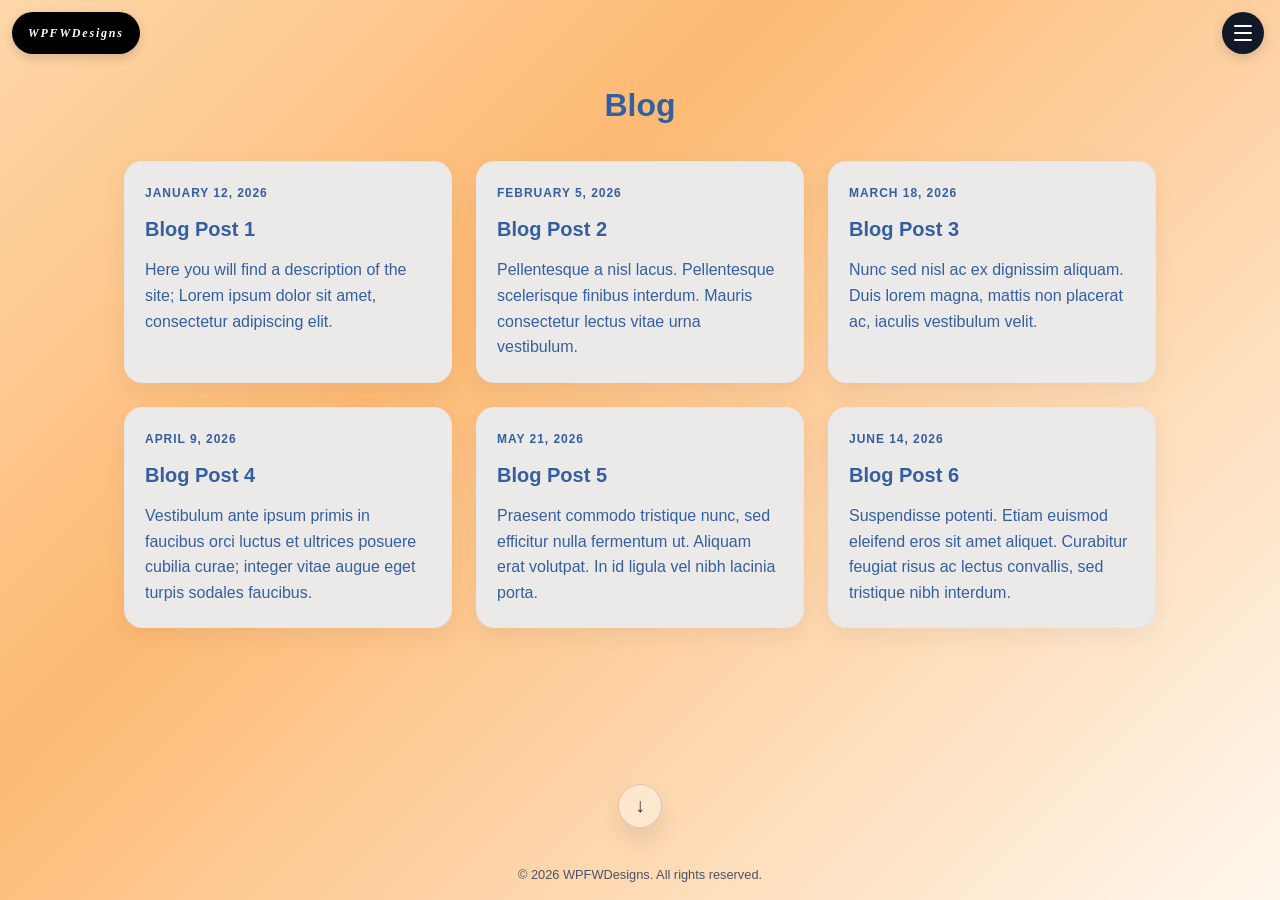
==== blog.html @ 4d655029 "scroll functionality has been rewritten, scrolling cue added based on arthurs advice. minimal page l" ====
﻿<!DOCTYPE html>
<html lang="en">
  <head>
    <meta charset="UTF-8" />
    <meta name="viewport" content="width=device-width, initial-scale=1.0" />
    <meta
      name="description"
      content="Read the WPFWDesigns blog for insights, updates, and articles about web design, development, and accessibility."
    />
    <title>Blog</title>
    <link rel="stylesheet" href="style.css" />
  </head>
  <body data-page="blog" class="page-blog">
    <a href="index.html" class="brand-tag" aria-label="Go to the home page"><i>WPFWDesigns</i></a>

    <nav class="top-nav" aria-label="Main navigation">
      <button class="menu-toggle" aria-label="Toggle navigation" aria-expanded="false" aria-controls="site-nav-menu">
        <span aria-hidden="true"></span>
        <span aria-hidden="true"></span>
        <span aria-hidden="true"></span>
      </button>
      <ul class="nav-menu" id="site-nav-menu">
        <li><a href="whoami.html">Whoami</a></li>
        <li><a href="blog.html">Blog</a></li>
        <li><a href="projects.html">Projects</a></li>
      </ul>
    </nav>

    <main class="page-content card-page">
      <h1>Blog</h1>

      <div class="card-grid">
        <article class="content-card">
          <p class="card-date">January 12, 2026</p>
          <h2>Blog Post 1</h2>
          <p>Here you will find a description of the site; Lorem ipsum dolor sit amet, consectetur adipiscing elit.</p>
        </article>

        <article class="content-card">
          <p class="card-date">February 5, 2026</p>
          <h2>Blog Post 2</h2>
          <p>Pellentesque a nisl lacus. Pellentesque scelerisque finibus interdum. Mauris consectetur lectus vitae urna vestibulum.</p>
        </article>

        <article class="content-card">
          <p class="card-date">March 18, 2026</p>
          <h2>Blog Post 3</h2>
          <p>Nunc sed nisl ac ex dignissim aliquam. Duis lorem magna, mattis non placerat ac, iaculis vestibulum velit.</p>
        </article>

        <article class="content-card">
          <p class="card-date">April 9, 2026</p>
          <h2>Blog Post 4</h2>
          <p>Vestibulum ante ipsum primis in faucibus orci luctus et ultrices posuere cubilia curae; integer vitae augue eget turpis sodales faucibus.</p>
        </article>

        <article class="content-card">
          <p class="card-date">May 21, 2026</p>
          <h2>Blog Post 5</h2>
          <p>Praesent commodo tristique nunc, sed efficitur nulla fermentum ut. Aliquam erat volutpat. In id ligula vel nibh lacinia porta.</p>
        </article>

        <article class="content-card">
          <p class="card-date">June 14, 2026</p>
          <h2>Blog Post 6</h2>
          <p>Suspendisse potenti. Etiam euismod eleifend eros sit amet aliquet. Curabitur feugiat risus ac lectus convallis, sed tristique nibh interdum.</p>
        </article>
      </div>
    </main>

    <footer class="site-footer">
      <p>© 2026 WPFWDesigns. All rights reserved.</p>
    </footer>

    <a class="scroll-cue" href="projects.html" aria-label="Continue to Projects"></a>

    <script>
      const toggleButton = document.querySelector('.menu-toggle');
      const navMenu = document.querySelector('.nav-menu');
      toggleButton.addEventListener('click', () => {
        const isOpen = navMenu.classList.toggle('open');
        toggleButton.setAttribute('aria-expanded', String(isOpen));
      });

    </script>
  </body>
</html>
---- style.css ----
﻿* {
    box-sizing: border-box;
}

html {
    scroll-behavior: smooth;
    overflow-x: hidden;
    overscroll-behavior-x: none;
    overscroll-behavior-y: contain;
    scrollbar-width: none;
    -ms-overflow-style: none;
}

html::-webkit-scrollbar {
    display: none;
}

body {
    margin: 0;
    min-height: 100vh;
    display: flex;
    flex-direction: column;
    font-family: Arial, Helvetica, sans-serif;
    line-height: 1.6;
    color: #3360a0;
    background: #f9fafb;
    text-align: center;
    overflow-x: hidden;
    max-width: 100vw;
    touch-action: pan-y;
    opacity: 0;
    animation: pageFadeIn 0.45s ease-out forwards;
}

@keyframes pageFadeIn {
    from {
        opacity: 0;
        transform: translateY(4px);
    }
    to {
        opacity: 1;
        transform: translateY(0);
    }
}

.scroll-cue {
    position: fixed;
    left: 50%;
    bottom: 72px;
    transform: translateX(-50%);
    width: 44px;
    height: 44px;
    border-radius: 50%;
    border: 1px solid rgba(17, 24, 39, 0.18);
    background: rgba(255, 255, 255, 0.5);
    box-shadow: 0 12px 26px rgba(15, 23, 42, 0.12);
    display: flex;
    align-items: center;
    justify-content: center;
    color: #111827;
    opacity: 0.82;
    visibility: visible;
    transition: opacity 0.25s ease, visibility 0.25s ease;
    z-index: 9997;
    backdrop-filter: blur(3px);
    cursor: pointer;
}

.scroll-cue:focus-visible {
    outline: 3px solid #3360a0;
    outline-offset: 4px;
}

.scroll-cue::before {
    content: "↓";
    font-size: 20px;
    line-height: 1;
    transform: translateY(-1px);
}

.page-landing {
    background: linear-gradient(135deg, #e9d5ff 0%, #d8b4fe 35%, #faf5ff 100%);
}

.page-whoami {
    background: linear-gradient(135deg, #bbf7d0 0%, #86efac 35%, #f0fdf4 100%);
}

.page-blog {
    background: linear-gradient(135deg, #fed7aa 0%, #fdba74 35%, #fff7ed 100%);
}

.page-projects {
    background: linear-gradient(135deg, #bfdbfe 0%, #93c5fd 35%, #f0f9ff 100%);
}

.page-content {
    max-width: 760px;
    margin: 80px auto 0;
    padding: 0 24px 80px;
    flex: 1;
}

.page-landing .page-content {
    margin-top: 120px;
}

.profile-page {
    max-width: 980px;
}

.profile-layout {
    display: flex;
    align-items: flex-start;
    gap: 32px;
    text-align: left;
}

.profile-image {
    width: 170px;
    height: 170px;
    object-fit: contain;
    margin-top: 24px;
    margin-left: -30px;
    flex-shrink: 0;
    background: transparent;
    border: none;
    box-shadow: none;
}

.profile-copy {
    flex: 1;
    padding-top: 22px;
}

.profile-copy h1 {
    margin-bottom: 14px;
}

@media (max-width: 900px) {
    .profile-image {
        margin-left: 0;
    }
}

.card-page {
    max-width: 1080px;
}

.card-grid {
    display: grid;
    grid-template-columns: repeat(3, minmax(220px, 1fr));
    gap: 24px;
    margin-top: 30px;
}

.content-card {
    background: #ece9e9;
    border: 1px solid #e5e7eb;
    border-radius: 18px;
    padding: 22px 20px;
    box-shadow: 0 8px 24px rgba(15, 23, 42, 0.06);
    text-align: left;
}

.content-card h2 {
    margin: 10px 0 12px;
    color: #3360a0;
    font-size: 1.25rem;
}

.content-card p {
    margin: 0;
    color: #3360a0;
}

.card-date {
    margin: 0;
    color: #475569;
    font-size: 0.75rem;
    font-weight: 700;
    letter-spacing: 0.08em;
    text-transform: uppercase;
}

.site-footer {
    width: 100%;
    padding: 14px 20px 18px;
    text-align: center;
}

.site-footer p {
    margin: 0;
    color: #475569;
    font-size: 0.8rem;
    line-height: 1.2;
    white-space: nowrap;
    overflow: hidden;
    text-overflow: ellipsis;
}

a {
    color: inherit;
    text-decoration: none;
}

img {
    max-width: 100%;
    display: block;
}

h1,
h2,
h3,
h4,
h5,
h6,
p {
    margin-top: 0;
    color: #3360a0;
}

.container {
    width: min(1100px, 90%);
    margin: 0 auto;
}

.brand-tag {
    font-family: Comic Sans MS, Comic Sans, cursive;
    position: fixed;
    top: 12px;
    left: 12px;
    z-index: 9999;
    background: #000000;
    color: #ffffff;
    font-size: 12px;
    font-weight: 800;
    letter-spacing: 0.15em;
    line-height: 1;
    display: inline-flex;
    align-items: center;
    justify-content: center;
    min-height: 42px;
    padding: 0 16px;
    border-radius: 999px;
    box-shadow: 0 4px 12px rgba(0, 0, 0, 0.15);
}

.top-nav {
    position: fixed;
    top: 12px;
    right: 16px;
    z-index: 9998;
}

.menu-toggle {
    width: 42px;
    height: 42px;
    border: none;
    border-radius: 50%;
    background: #111827;
    display: flex;
    flex-direction: column;
    justify-content: center;
    align-items: center;
    gap: 5px;
    cursor: pointer;
    box-shadow: 0 4px 12px rgba(0, 0, 0, 0.15);
}

.menu-toggle span {
    display: block;
    width: 18px;
    height: 2px;
    background: #ffffff;
    border-radius: 2px;
}

.nav-menu {
    position: absolute;
    top: 52px;
    right: 0;
    display: none;
    flex-direction: column;
    gap: 10px;
    min-width: 150px;
    list-style: none;
    margin: 0;
    padding: 12px 14px;
    background: #efededf5;
    border-radius: 12px;
    box-shadow: 0 10px 30px rgba(0, 0, 0, 0.12);
}

.nav-menu.open {
    display: flex;
}

.menu-toggle:focus-visible,
.top-nav a:focus-visible {
    outline: 3px solid #3360a0;
    outline-offset: 3px;
}

.top-nav a {
    color: #334155;
    font-size: 0.75rem;
    font-weight: 600;
    text-transform: uppercase;
    letter-spacing: 0.05em;
    transition: opacity 0.2s ease;
}

.top-nav a:hover,
.top-nav a:focus {
    opacity: 0.75;
}

@media (max-width: 700px) {
    html,
    body {
        overflow-x: hidden;
    }

    .page-content {
        width: 100%;
        max-width: 100%;
        padding: 0 16px;
    }

    .profile-layout {
        flex-direction: column;
        align-items: center;
        gap: 20px;
    }

    .profile-image {
        width: 140px;
        height: 140px;
    }

    .profile-copy {
        padding-top: 0;
    }

    .card-grid {
        grid-template-columns: 1fr;
    }

    .container {
        width: 100%;
    }

    .brand-tag {
        font-size: 9px;
        left: 10px;
        top: 10px;
    }
}
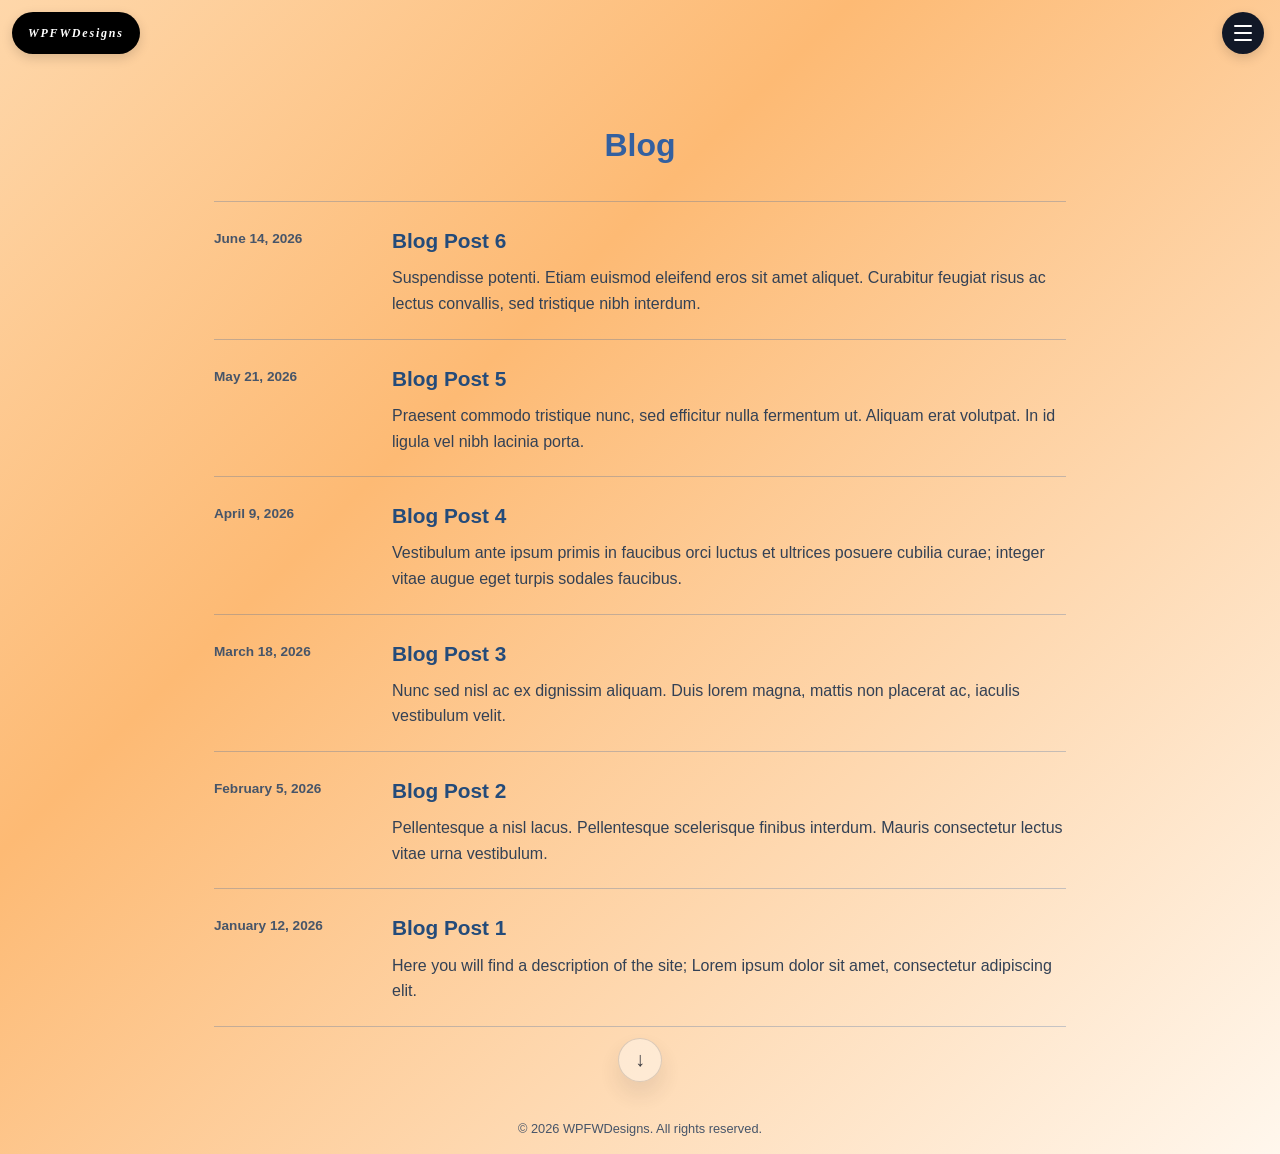
==== commit 4f616386: "contact form added with a bunch of validation and user feedback. Weather api implemented and coupled" ====
--- a/blog.html
+++ b/blog.html
@@ -9,6 +9,7 @@
     />
     <title>Blog</title>
     <link rel="stylesheet" href="style.css" />
+    <script src="weather-theme.js" defer></script>
   </head>
   <body data-page="blog" class="page-blog">
     <a href="index.html" class="brand-tag" aria-label="Go to the home page"><i>WPFWDesigns</i></a>
@@ -23,47 +24,59 @@
         <li><a href="whoami.html">Whoami</a></li>
         <li><a href="blog.html">Blog</a></li>
         <li><a href="projects.html">Projects</a></li>
+        <li><a href="contact.html">Contact</a></li>
+        <li class="nav-options">
+          <span class="nav-options__label">Options</span>
+          <div class="weather-theme" data-weather-theme>
+            <p class="weather-theme__status" data-weather-status role="status" aria-live="polite">Amsterdam | Loading weather...</p>
+            <div class="weather-theme__controls" role="group" aria-label="Theme mode">
+              <button class="weather-theme__button" type="button" data-theme-mode="auto" aria-pressed="true">Auto</button>
+              <button class="weather-theme__button" type="button" data-theme-mode="light" aria-pressed="false">Light</button>
+              <button class="weather-theme__button" type="button" data-theme-mode="dark" aria-pressed="false">Dark</button>
+            </div>
+          </div>
+        </li>
       </ul>
     </nav>
 
-    <main class="page-content card-page">
+    <main class="page-content blog-page">
       <h1>Blog</h1>
 
-      <div class="card-grid">
-        <article class="content-card">
-          <p class="card-date">January 12, 2026</p>
-          <h2>Blog Post 1</h2>
-          <p>Here you will find a description of the site; Lorem ipsum dolor sit amet, consectetur adipiscing elit.</p>
+      <div class="blog-feed">
+        <article class="blog-entry">
+          <p class="blog-date">June 14, 2026</p>
+          <h2>Blog Post 6</h2>
+          <p>Suspendisse potenti. Etiam euismod eleifend eros sit amet aliquet. Curabitur feugiat risus ac lectus convallis, sed tristique nibh interdum.</p>
         </article>
 
-        <article class="content-card">
-          <p class="card-date">February 5, 2026</p>
+        <article class="blog-entry">
+          <p class="blog-date">May 21, 2026</p>
+          <h2>Blog Post 5</h2>
+          <p>Praesent commodo tristique nunc, sed efficitur nulla fermentum ut. Aliquam erat volutpat. In id ligula vel nibh lacinia porta.</p>
+        </article>
+
+        <article class="blog-entry">
+          <p class="blog-date">April 9, 2026</p>
+          <h2>Blog Post 4</h2>
+          <p>Vestibulum ante ipsum primis in faucibus orci luctus et ultrices posuere cubilia curae; integer vitae augue eget turpis sodales faucibus.</p>
+        </article>
+
+        <article class="blog-entry">
+          <p class="blog-date">March 18, 2026</p>
+          <h2>Blog Post 3</h2>
+          <p>Nunc sed nisl ac ex dignissim aliquam. Duis lorem magna, mattis non placerat ac, iaculis vestibulum velit.</p>
+        </article>
+
+        <article class="blog-entry">
+          <p class="blog-date">February 5, 2026</p>
           <h2>Blog Post 2</h2>
           <p>Pellentesque a nisl lacus. Pellentesque scelerisque finibus interdum. Mauris consectetur lectus vitae urna vestibulum.</p>
         </article>
 
-        <article class="content-card">
-          <p class="card-date">March 18, 2026</p>
-          <h2>Blog Post 3</h2>
-          <p>Nunc sed nisl ac ex dignissim aliquam. Duis lorem magna, mattis non placerat ac, iaculis vestibulum velit.</p>
-        </article>
-
-        <article class="content-card">
-          <p class="card-date">April 9, 2026</p>
-          <h2>Blog Post 4</h2>
-          <p>Vestibulum ante ipsum primis in faucibus orci luctus et ultrices posuere cubilia curae; integer vitae augue eget turpis sodales faucibus.</p>
-        </article>
-
-        <article class="content-card">
-          <p class="card-date">May 21, 2026</p>
-          <h2>Blog Post 5</h2>
-          <p>Praesent commodo tristique nunc, sed efficitur nulla fermentum ut. Aliquam erat volutpat. In id ligula vel nibh lacinia porta.</p>
-        </article>
-
-        <article class="content-card">
-          <p class="card-date">June 14, 2026</p>
-          <h2>Blog Post 6</h2>
-          <p>Suspendisse potenti. Etiam euismod eleifend eros sit amet aliquet. Curabitur feugiat risus ac lectus convallis, sed tristique nibh interdum.</p>
+        <article class="blog-entry">
+          <p class="blog-date">January 12, 2026</p>
+          <h2>Blog Post 1</h2>
+          <p>Here you will find a description of the site; Lorem ipsum dolor sit amet, consectetur adipiscing elit.</p>
         </article>
       </div>
     </main>
--- a/style.css
+++ b/style.css
@@ -94,9 +94,13 @@
     background: linear-gradient(135deg, #bfdbfe 0%, #93c5fd 35%, #f0f9ff 100%);
 }
 
+.page-contact {
+    background: linear-gradient(135deg, #cffafe 0%, #67e8f9 35%, #ecfeff 100%);
+}
+
 .page-content {
     max-width: 760px;
-    margin: 80px auto 0;
+    margin: 120px auto 0;
     padding: 0 24px 80px;
     flex: 1;
 }
@@ -145,6 +149,429 @@
 
 .card-page {
     max-width: 1080px;
+}
+
+.blog-page {
+    max-width: 900px;
+}
+
+.blog-feed {
+    margin-top: 30px;
+    border-top: 1px solid rgba(51, 96, 160, 0.28);
+}
+
+.blog-entry {
+    display: grid;
+    grid-template-columns: 150px minmax(0, 1fr);
+    column-gap: 28px;
+    padding: 22px 0;
+    border-bottom: 1px solid rgba(51, 96, 160, 0.28);
+    text-align: left;
+}
+
+.blog-date {
+    grid-column: 1;
+    grid-row: 1 / span 2;
+    margin: 4px 0 0;
+    color: #475569;
+    font-size: 0.85rem;
+    font-weight: 700;
+}
+
+.blog-entry h2 {
+    grid-column: 2;
+    grid-row: 1;
+    margin: 0 0 8px;
+    color: #244b7a;
+    font-size: 1.3rem;
+}
+
+.blog-entry > p:not(.blog-date) {
+    grid-column: 2;
+    grid-row: 2;
+    margin: 0;
+    color: #334155;
+}
+
+.weather-theme {
+    display: grid;
+    gap: 10px;
+    width: 100%;
+    margin-top: 8px;
+    padding-top: 10px;
+    border-top: 1px solid rgba(51, 96, 160, 0.28);
+    text-align: left;
+}
+
+.weather-theme__status {
+    margin: 0;
+    color: #334155;
+    font-size: 0.82rem;
+    font-weight: 600;
+}
+
+.weather-theme__controls {
+    display: grid;
+    grid-template-columns: repeat(3, minmax(0, 1fr));
+    border: 1px solid #64748b;
+    border-radius: 6px;
+    overflow: hidden;
+}
+
+.weather-theme__button {
+    min-height: 36px;
+    padding: 6px 12px;
+    border: 0;
+    border-right: 1px solid #64748b;
+    background: transparent;
+    color: #334155;
+    font: inherit;
+    font-size: 0.85rem;
+    cursor: pointer;
+}
+
+.weather-theme__button:last-child {
+    border-right: 0;
+}
+
+.weather-theme__button[aria-pressed="true"] {
+    background: #111827;
+    color: #ffffff;
+}
+
+.weather-theme__button:focus-visible {
+    position: relative;
+    z-index: 1;
+    outline: 3px solid #3360a0;
+    outline-offset: -3px;
+}
+
+body.theme-dark {
+    color: #e5e7eb;
+    background: #111820;
+}
+
+body.theme-dark.page-landing,
+body.theme-dark.page-whoami,
+body.theme-dark.page-blog,
+body.theme-dark.page-projects,
+body.theme-dark.page-contact {
+    background: linear-gradient(145deg, #202a34 0%, #111820 68%, #18232e 100%);
+}
+
+body.theme-dark h1,
+body.theme-dark h2,
+body.theme-dark h3,
+body.theme-dark h4,
+body.theme-dark h5,
+body.theme-dark h6,
+body.theme-dark p {
+    color: #e5e7eb;
+}
+
+body.theme-dark .site-footer p,
+body.theme-dark .blog-date,
+body.theme-dark .card-date {
+    color: #aab8c7;
+}
+
+body.theme-dark .blog-feed,
+body.theme-dark .blog-entry,
+body.theme-dark .weather-theme {
+    border-color: rgba(203, 213, 225, 0.28);
+}
+
+body.theme-dark .weather-theme {
+    background: rgba(31, 41, 51, 0.94);
+    box-shadow: 0 4px 12px rgba(0, 0, 0, 0.22);
+}
+
+body.theme-dark .blog-entry h2 {
+    color: #f3f4f6;
+}
+
+body.theme-dark .blog-entry > p:not(.blog-date),
+body.theme-dark .weather-theme__status {
+    color: #cbd5e1;
+}
+
+body.theme-dark .content-card {
+    background: #1f2933;
+    border-color: #394653;
+    box-shadow: 0 8px 24px rgba(0, 0, 0, 0.2);
+}
+
+body.theme-dark .content-card h2,
+body.theme-dark .content-card p,
+body.theme-dark .project-search label,
+body.theme-dark .search-status {
+    color: #e5e7eb;
+}
+
+body.theme-dark .contact-field input,
+body.theme-dark .contact-field textarea,
+body.theme-dark .project-search input {
+    background: #17212b;
+    border-color: #526273;
+    color: #f3f4f6;
+}
+
+body.theme-dark .contact-field input::placeholder,
+body.theme-dark .contact-field textarea::placeholder,
+body.theme-dark .project-search input::placeholder {
+    color: #aab8c7;
+}
+
+body.theme-dark .contact-field input:focus::placeholder,
+body.theme-dark .contact-field textarea:focus::placeholder {
+    color: transparent;
+}
+
+body.theme-dark .contact-note,
+body.theme-dark .contact-status {
+    color: #cbd5e1;
+}
+
+body.theme-dark .contact-field label {
+    color: #f3f4f6;
+}
+
+body.theme-dark .contact-status.is-error,
+body.theme-dark .contact-error,
+body.theme-dark .search-status.is-error {
+    color: #fca5a5;
+}
+
+body.theme-dark .contact-field input[aria-invalid="true"],
+body.theme-dark .contact-field textarea[aria-invalid="true"] {
+    border-color: #fca5a5;
+}
+
+body.theme-dark .nav-menu {
+    background: #1f2933;
+}
+
+body.theme-dark .top-nav a {
+    color: #e5e7eb;
+}
+
+body.theme-dark .brand-tag {
+    background: #ffffff;
+    color: #111820;
+}
+
+body.theme-dark .nav-options__label {
+    color: #aab8c7;
+}
+
+body.theme-dark .weather-theme__controls {
+    border-color: #64748b;
+}
+
+body.theme-dark .weather-theme__button {
+    border-color: #64748b;
+    color: #e5e7eb;
+}
+
+body.theme-dark .weather-theme__button[aria-pressed="true"] {
+    background: #e5e7eb;
+    color: #111820;
+}
+
+body.theme-dark .menu-toggle,
+body.theme-dark .contact-submit {
+    background: #e5e7eb;
+}
+
+body.theme-dark .menu-toggle span,
+body.theme-dark .contact-submit {
+    color: #111820;
+}
+
+body.theme-dark .menu-toggle span {
+    background: #111820;
+}
+
+body.theme-dark .scroll-cue {
+    background: rgba(31, 41, 51, 0.9);
+    border-color: rgba(203, 213, 225, 0.35);
+    color: #f3f4f6;
+}
+
+.contact-page {
+    max-width: 680px;
+}
+
+.contact-intro {
+    margin-bottom: 24px;
+    text-align: left;
+}
+
+.contact-form {
+    display: grid;
+    gap: 16px;
+    text-align: left;
+}
+
+.contact-field label {
+    display: block;
+    margin-bottom: 6px;
+    color: #334155;
+    font-weight: 700;
+}
+
+.contact-field input,
+.contact-field textarea {
+    display: block;
+    width: 100%;
+    padding: 10px 12px;
+    border: 1px solid #64748b;
+    border-radius: 6px;
+    background: #ffffff;
+    color: #1f2937;
+    font: inherit;
+}
+
+.contact-field input {
+    min-height: 44px;
+}
+
+.contact-field textarea {
+    min-height: 150px;
+    resize: vertical;
+}
+
+.contact-field input:focus-visible,
+.contact-field textarea:focus-visible {
+    outline: 3px solid #3360a0;
+    outline-offset: 2px;
+}
+
+.contact-field input[aria-invalid="true"],
+.contact-field textarea[aria-invalid="true"] {
+    border-color: #b91c1c;
+}
+
+.contact-error {
+    margin: 6px 0 0;
+    color: #b91c1c;
+    font-size: 0.9rem;
+}
+
+.contact-field input::placeholder,
+.contact-field textarea::placeholder {
+    color: #64748b;
+    opacity: 1;
+    user-select: none;
+}
+
+.contact-field input:focus::placeholder,
+.contact-field textarea:focus::placeholder {
+    color: transparent;
+}
+
+.contact-note,
+.contact-status {
+    color: #334155;
+    font-size: 0.9rem;
+}
+
+.contact-note {
+    margin: 0;
+}
+
+.contact-submit {
+    min-height: 44px;
+    justify-self: start;
+    padding: 10px 16px;
+    border: 0;
+    border-radius: 6px;
+    background: #111827;
+    color: #ffffff;
+    font: inherit;
+    font-weight: 700;
+    cursor: pointer;
+}
+
+.contact-submit:focus-visible {
+    outline: 3px solid #3360a0;
+    outline-offset: 3px;
+}
+
+.contact-status {
+    min-height: 1.5em;
+    margin: 0;
+}
+
+.contact-status.is-error {
+    color: #b91c1c;
+}
+
+.project-search {
+    max-width: 460px;
+    margin: 24px auto 0;
+    text-align: left;
+}
+
+.project-search label {
+    display: block;
+    margin-bottom: 6px;
+    color: #334155;
+    font-size: 0.9rem;
+    font-weight: 700;
+}
+
+.project-search input {
+    width: 100%;
+    min-height: 44px;
+    padding: 10px 12px;
+    border: 1px solid #64748b;
+    border-radius: 6px;
+    background: #ffffff;
+    color: #1f2937;
+    font: inherit;
+}
+
+.project-search input:focus-visible {
+    outline: 3px solid #3360a0;
+    outline-offset: 2px;
+}
+
+.project-search input.is-load-error:disabled {
+    background: #ffffff;
+    color: #b91c1c;
+    cursor: not-allowed;
+    opacity: 1;
+}
+
+.project-search input.is-load-error::placeholder {
+    color: #b91c1c;
+    opacity: 1;
+}
+
+.search-status {
+    min-height: 1.5em;
+    margin: 10px 0 0;
+    color: #334155;
+    font-size: 0.9rem;
+    text-align: left;
+}
+
+.search-status.is-error {
+    color: #b91c1c;
+    font-weight: 600;
+}
+
+.search-status.is-visually-hidden {
+    position: absolute;
+    width: 1px;
+    height: 1px;
+    padding: 0;
+    margin: -1px;
+    overflow: hidden;
+    clip: rect(0, 0, 0, 0);
+    white-space: nowrap;
+    border: 0;
 }
 
 .card-grid {
@@ -283,7 +710,9 @@
     display: none;
     flex-direction: column;
     gap: 10px;
-    min-width: 150px;
+    width: min(300px, calc(100vw - 32px));
+    max-height: calc(100vh - 80px);
+    overflow-y: auto;
     list-style: none;
     margin: 0;
     padding: 12px 14px;
@@ -294,6 +723,19 @@
 
 .nav-menu.open {
     display: flex;
+}
+
+.nav-options {
+    padding-top: 10px;
+    border-top: 1px solid rgba(51, 65, 85, 0.24);
+}
+
+.nav-options__label {
+    display: block;
+    color: #475569;
+    font-size: 0.7rem;
+    font-weight: 700;
+    text-transform: uppercase;
 }
 
 .menu-toggle:focus-visible,
@@ -347,6 +789,44 @@
         grid-template-columns: 1fr;
     }
 
+    .blog-entry {
+        grid-template-columns: minmax(0, 1fr);
+        row-gap: 5px;
+        padding: 18px 0;
+    }
+
+    .blog-date,
+    .blog-entry h2,
+    .blog-entry > p:not(.blog-date) {
+        grid-column: 1;
+        grid-row: auto;
+    }
+
+    .blog-date {
+        margin: 0;
+    }
+
+    .blog-entry h2 {
+        margin: 0 0 3px;
+    }
+
+    .weather-theme__controls {
+        flex: 0 0 auto;
+    }
+
+    .weather-theme__button {
+        padding-right: 8px;
+        padding-left: 8px;
+    }
+
+    .page-content {
+        margin-top: 120px;
+    }
+
+    .nav-menu {
+        top: 52px;
+    }
+
     .container {
         width: 100%;
     }
